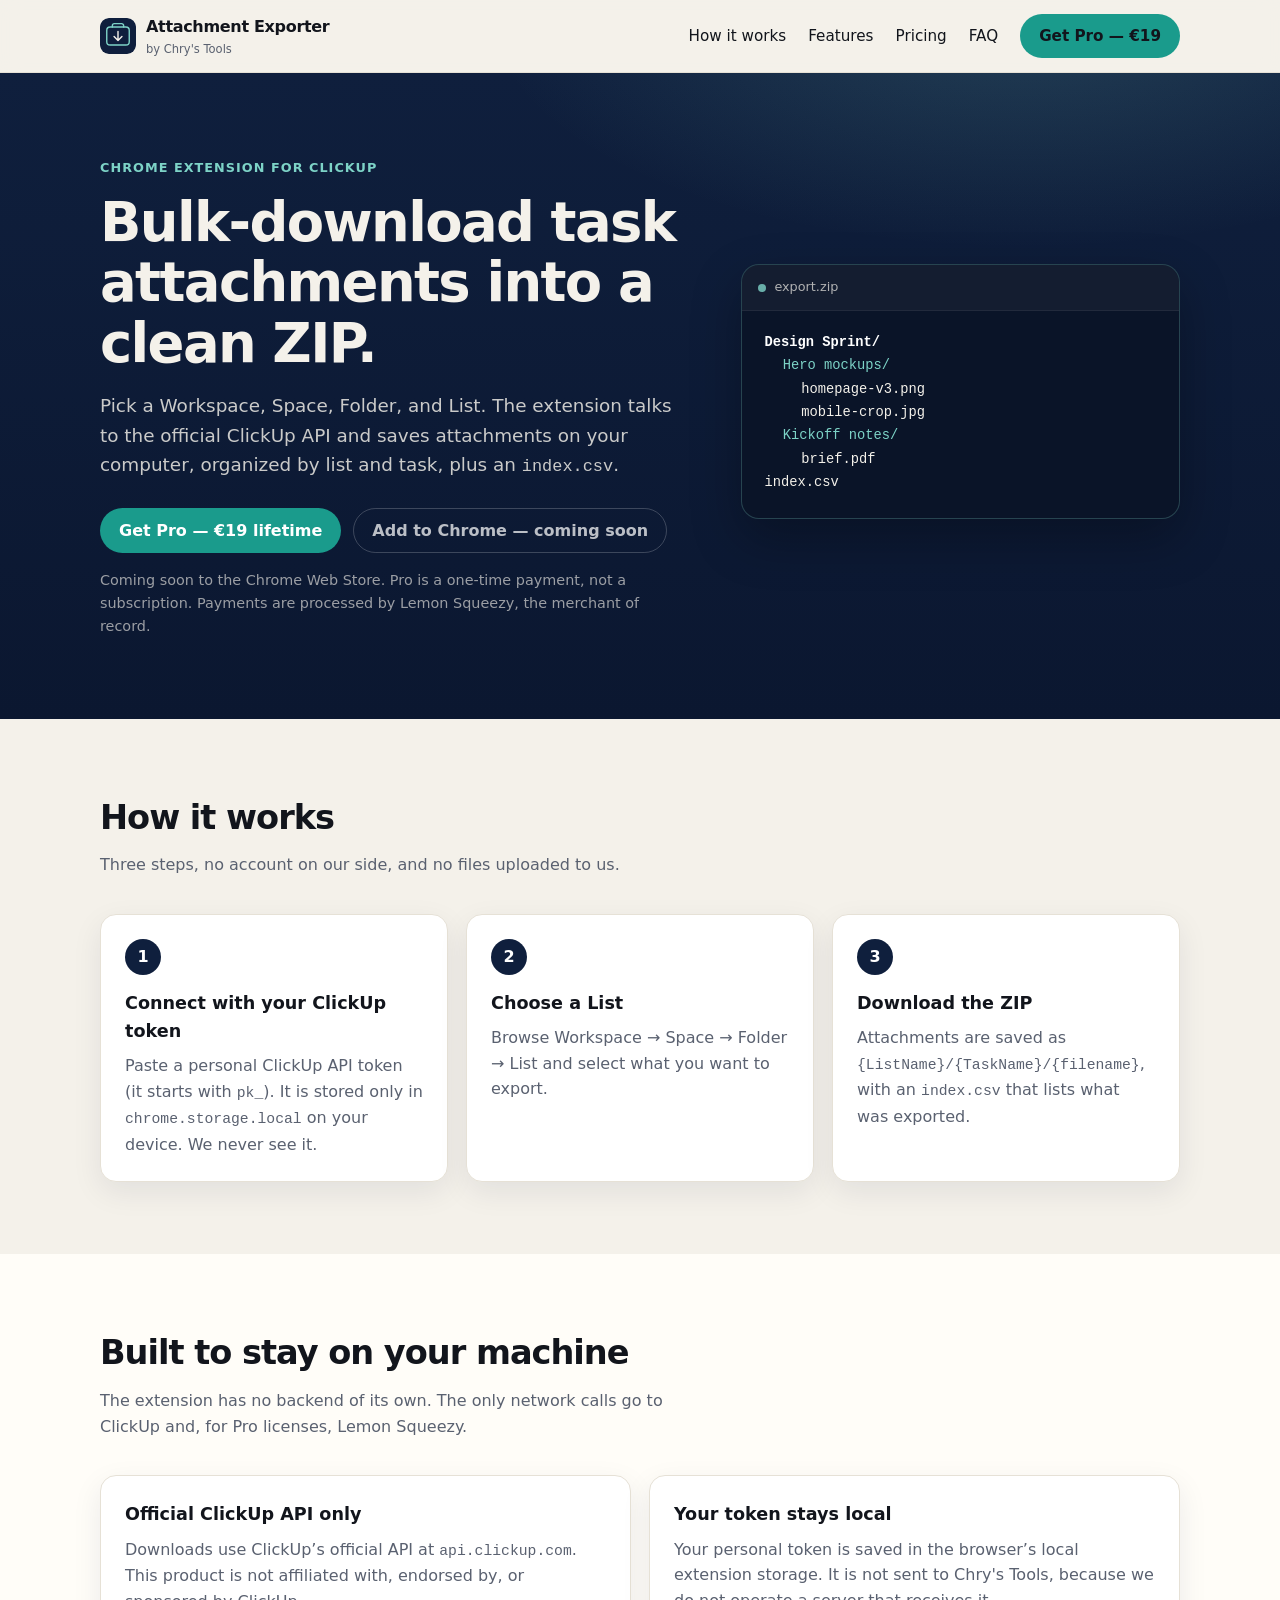
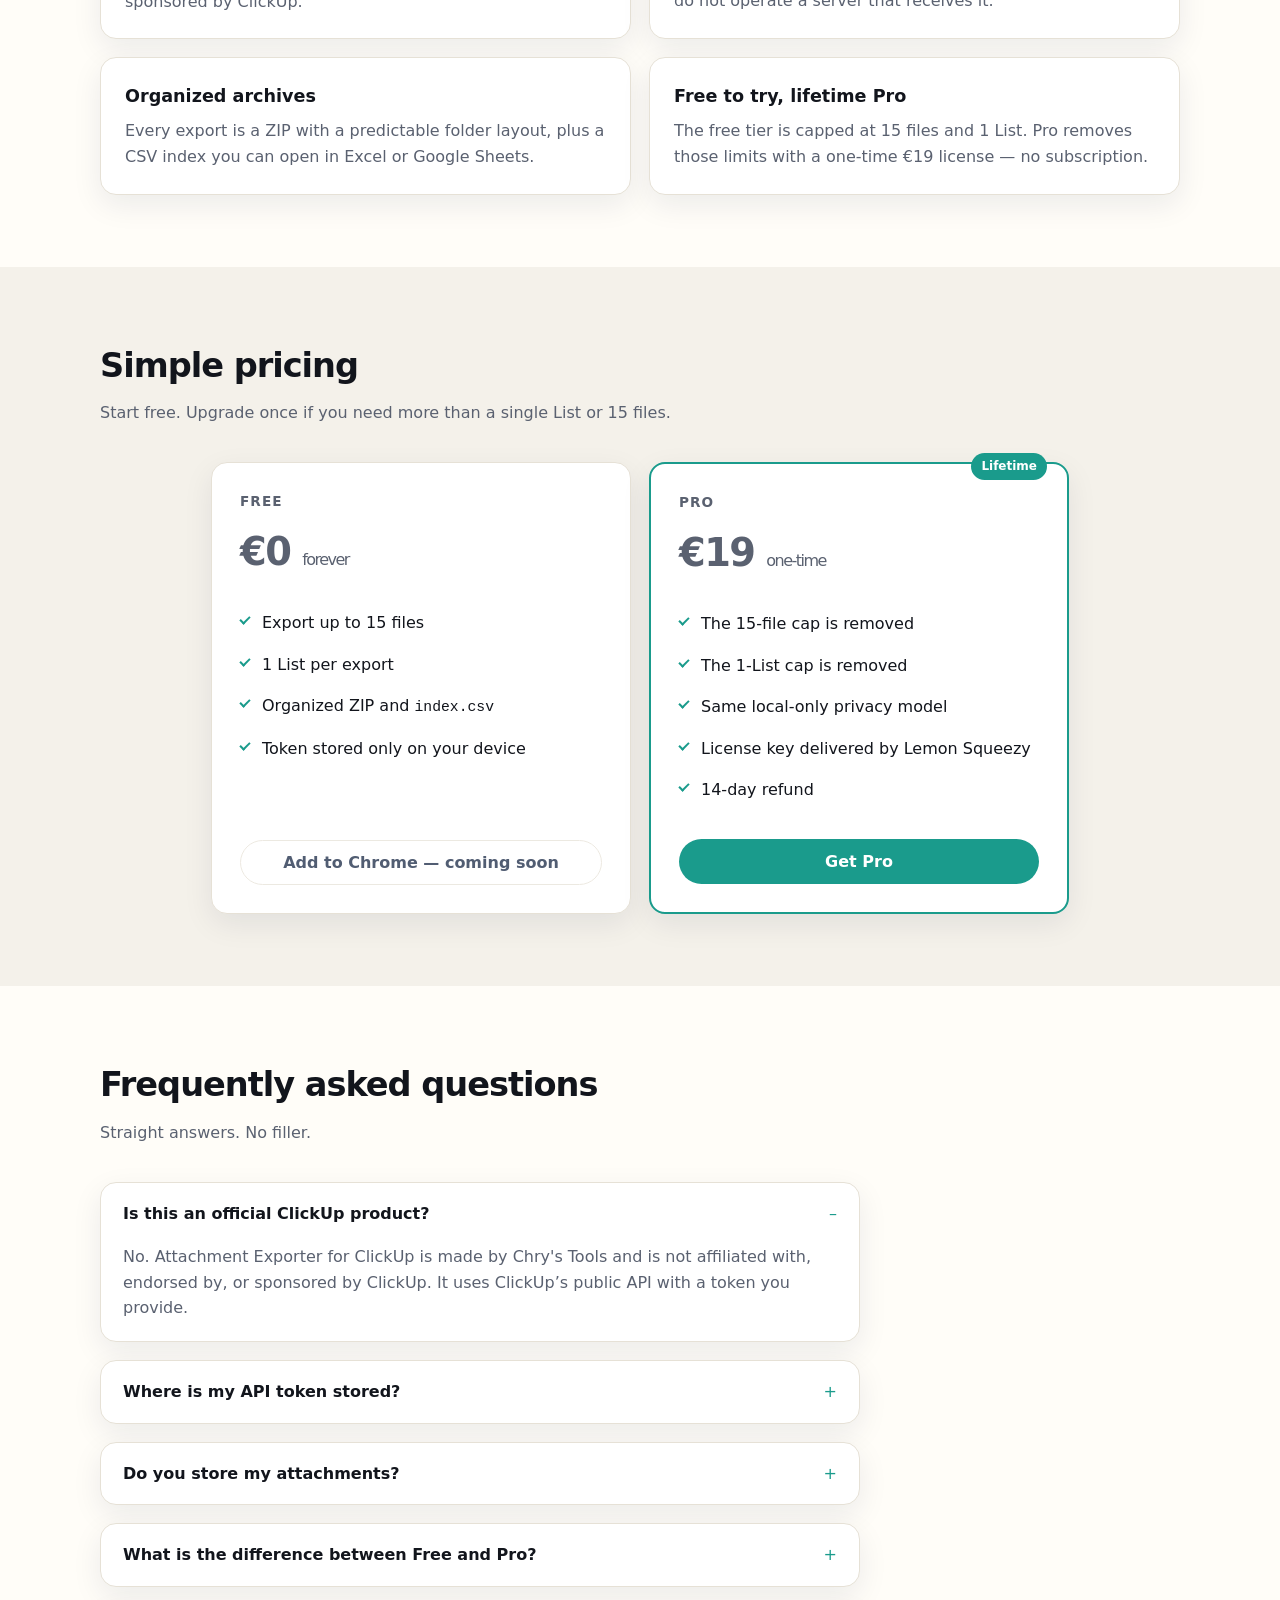
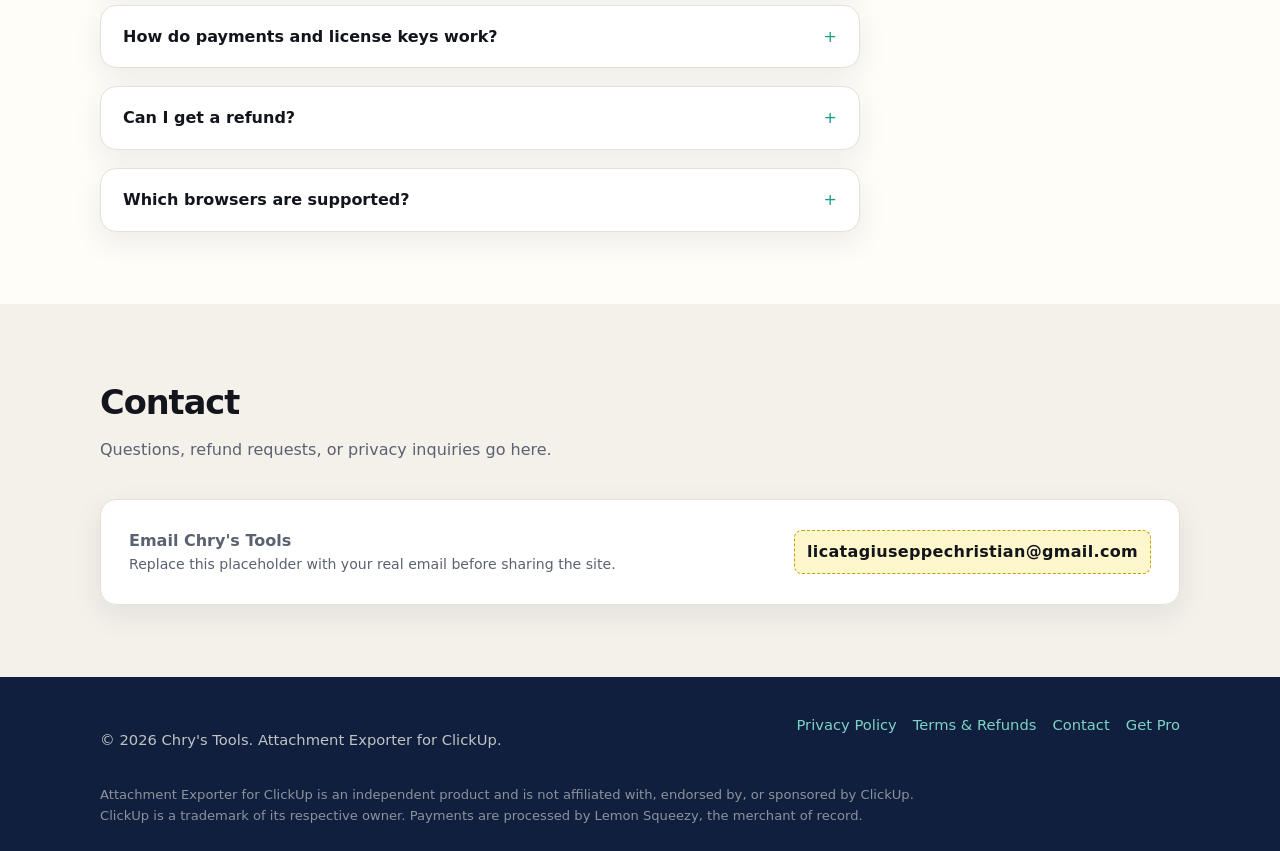
==== index.html @ 53d82fbd "Add files via upload" ====
<!DOCTYPE html>
<html lang="en">
<head>
  <meta charset="utf-8">
  <meta name="viewport" content="width=device-width, initial-scale=1">
  <title>Attachment Exporter for ClickUp — Chry's Tools</title>
  <meta name="description" content="A Chrome extension that bulk-downloads ClickUp task attachments into an organized ZIP. Free with limits, or a one-time €19 lifetime Pro license.">
  <link rel="icon" type="image/svg+xml" href="favicon.svg">
  <link rel="apple-touch-icon" href="logo.svg">
  <link rel="stylesheet" href="style.css">
</head>
<body>
  <a class="skip" href="#main">Skip to content</a>
  <header class="site-header">
    <div class="wrap header-inner">
      <a class="brand" href="index.html">
        <img src="logo.svg" alt="">
        <span>Attachment Exporter <small>by Chry's Tools</small></span>
      </a>
      <nav class="nav" aria-label="Primary">
        <a class="hide-sm" href="#how">How it works</a>
        <a class="hide-sm" href="#features">Features</a>
        <a class="hide-sm" href="#pricing">Pricing</a>
        <a class="hide-sm" href="#faq">FAQ</a>
        <a class="btn btn-primary" href="https://chrystools.lemonsqueezy.com/checkout/buy/8dc8eea8-e0aa-49bd-9e11-51157b52c952">Get Pro — €19</a>
      </nav>
    </div>
  </header>

  <main id="main">
    <section class="hero">
      <div class="wrap hero-grid">
        <div>
          <p class="eyebrow">Chrome extension for ClickUp</p>
          <h1>Bulk-download task attachments into a clean ZIP.</h1>
          <p class="lead">Pick a Workspace, Space, Folder, and List. The extension talks to the official ClickUp API and saves attachments on your computer, organized by list and task, plus an <code>index.csv</code>.</p>
          <div class="btn-row">
            <a class="btn btn-primary" href="https://chrystools.lemonsqueezy.com/checkout/buy/8dc8eea8-e0aa-49bd-9e11-51157b52c952">Get Pro — €19 lifetime</a>
            <span class="btn btn-ghost disabled" aria-disabled="true" title="The extension is not listed on the Chrome Web Store yet.">Add to Chrome — coming soon</span>
          </div>
          <p class="note">Coming soon to the Chrome Web Store. Pro is a one-time payment, not a subscription. Payments are processed by Lemon Squeezy, the merchant of record.</p>
        </div>
        <aside class="preview" aria-label="Example ZIP layout">
          <div class="preview-bar"><span class="dot"></span> export.zip</div>
          <ul class="tree">
            <li><span class="root">Design Sprint/</span>
              <ul>
                <li><span class="dir">Hero mockups/</span>
                  <ul>
                    <li class="file">homepage-v3.png</li>
                    <li class="file">mobile-crop.jpg</li>
                  </ul>
                </li>
                <li><span class="dir">Kickoff notes/</span>
                  <ul>
                    <li class="file">brief.pdf</li>
                  </ul>
                </li>
              </ul>
            </li>
            <li class="file">index.csv</li>
          </ul>
        </aside>
      </div>
    </section>

    <section id="how">
      <div class="wrap">
        <h2 class="section-title">How it works</h2>
        <p class="section-sub">Three steps, no account on our side, and no files uploaded to us.</p>
        <div class="steps">
          <article class="card">
            <div class="step-num">1</div>
            <h3>Connect with your ClickUp token</h3>
            <p>Paste a personal ClickUp API token (it starts with <code>pk_</code>). It is stored only in <code>chrome.storage.local</code> on your device. We never see it.</p>
          </article>
          <article class="card">
            <div class="step-num">2</div>
            <h3>Choose a List</h3>
            <p>Browse Workspace → Space → Folder → List and select what you want to export.</p>
          </article>
          <article class="card">
            <div class="step-num">3</div>
            <h3>Download the ZIP</h3>
            <p>Attachments are saved as <code>{ListName}/{TaskName}/{filename}</code>, with an <code>index.csv</code> that lists what was exported.</p>
          </article>
        </div>
      </div>
    </section>

    <section id="features" class="alt">
      <div class="wrap">
        <h2 class="section-title">Built to stay on your machine</h2>
        <p class="section-sub">The extension has no backend of its own. The only network calls go to ClickUp and, for Pro licenses, Lemon Squeezy.</p>
        <div class="features">
          <article class="card">
            <h3>Official ClickUp API only</h3>
            <p>Downloads use ClickUp’s official API at <code>api.clickup.com</code>. This product is not affiliated with, endorsed by, or sponsored by ClickUp.</p>
          </article>
          <article class="card">
            <h3>Your token stays local</h3>
            <p>Your personal token is saved in the browser’s local extension storage. It is not sent to Chry's Tools, because we do not operate a server that receives it.</p>
          </article>
          <article class="card">
            <h3>Organized archives</h3>
            <p>Every export is a ZIP with a predictable folder layout, plus a CSV index you can open in Excel or Google Sheets.</p>
          </article>
          <article class="card">
            <h3>Free to try, lifetime Pro</h3>
            <p>The free tier is capped at 15 files and 1 List. Pro removes those limits with a one-time €19 license — no subscription.</p>
          </article>
        </div>
      </div>
    </section>

    <section id="pricing">
      <div class="wrap">
        <h2 class="section-title">Simple pricing</h2>
        <p class="section-sub">Start free. Upgrade once if you need more than a single List or 15 files.</p>
        <div class="pricing">
          <article class="card price-card">
            <p class="plan">Free</p>
            <p class="amount">€0 <span>forever</span></p>
            <ul>
              <li>Export up to 15 files</li>
              <li>1 List per export</li>
              <li>Organized ZIP and <code>index.csv</code></li>
              <li>Token stored only on your device</li>
            </ul>
            <span class="btn btn-light disabled" aria-disabled="true">Add to Chrome — coming soon</span>
          </article>
          <article class="card price-card featured">
            <span class="badge">Lifetime</span>
            <p class="plan">Pro</p>
            <p class="amount">€19 <span>one-time</span></p>
            <ul>
              <li>The 15-file cap is removed</li>
              <li>The 1-List cap is removed</li>
              <li>Same local-only privacy model</li>
              <li>License key delivered by Lemon Squeezy</li>
              <li>14-day refund</li>
            </ul>
            <a class="btn btn-primary" href="https://chrystools.lemonsqueezy.com/checkout/buy/8dc8eea8-e0aa-49bd-9e11-51157b52c952">Get Pro</a>
          </article>
        </div>
      </div>
    </section>

    <section id="faq" class="alt">
      <div class="wrap">
        <h2 class="section-title">Frequently asked questions</h2>
        <p class="section-sub">Straight answers. No filler.</p>
        <div class="faq">
          <details class="card" open>
            <summary>Is this an official ClickUp product?</summary>
            <p>No. Attachment Exporter for ClickUp is made by Chry's Tools and is not affiliated with, endorsed by, or sponsored by ClickUp. It uses ClickUp’s public API with a token you provide.</p>
          </details>
          <details class="card">
            <summary>Where is my API token stored?</summary>
            <p>Only in <code>chrome.storage.local</code> on your computer. The extension does not upload the token to a Chry's Tools server. Network requests that need the token go directly to <code>api.clickup.com</code>.</p>
          </details>
          <details class="card">
            <summary>Do you store my attachments?</summary>
            <p>No. Files are downloaded to your computer and packed into a ZIP there. We do not host or archive your ClickUp files.</p>
          </details>
          <details class="card">
            <summary>What is the difference between Free and Pro?</summary>
            <p>Free is limited to 15 files and 1 List. Pro is a one-time €19 lifetime license that removes those limits. Both versions use the same export format and the same local storage model.</p>
          </details>
          <details class="card">
            <summary>How do payments and license keys work?</summary>
            <p>Checkout is handled by Lemon Squeezy, which acts as the merchant of record and handles applicable taxes such as EU VAT. After purchase you receive a license key. The extension activates and periodically validates that key with <code>api.lemonsqueezy.com</code>.</p>
          </details>
          <details class="card">
            <summary>Can I get a refund?</summary>
            <p>Yes. You can request a refund within 14 days of purchase. See the <a href="terms.html">Terms and Refund Policy</a> or email <span class="mono">licatagiuseppechristian@gmail.com</span>.</p>
          </details>
          <details class="card">
            <summary>Which browsers are supported?</summary>
            <p>It is a Manifest V3 Chrome extension. It is intended for Google Chrome and other Chromium-based browsers that support Chrome extensions. It is not yet available on the Chrome Web Store.</p>
          </details>
        </div>
      </div>
    </section>

    <section id="contact">
      <div class="wrap">
        <h2 class="section-title">Contact</h2>
        <p class="section-sub">Questions, refund requests, or privacy inquiries go here.</p>
        <div class="card contact-box">
          <div>
            <p style="margin:0;font-weight:700;">Email Chry's Tools</p>
            <!-- Replace licatagiuseppechristian@gmail.com with your real address in every page. -->
            <p class="hint">Replace this placeholder with your real email before sharing the site.</p>
          </div>
          <a class="contact-email" href="mailto:licatagiuseppechristian@gmail.com">licatagiuseppechristian@gmail.com</a>
        </div>
      </div>
    </section>
  </main>

  <footer class="site-footer">
    <div class="wrap">
      <div class="footer-inner">
        <p>© 2026 Chry's Tools. Attachment Exporter for ClickUp.</p>
        <nav class="footer-links" aria-label="Footer">
          <a href="privacy.html">Privacy Policy</a>
          <a href="terms.html">Terms &amp; Refunds</a>
          <a href="#contact">Contact</a>
          <a href="https://chrystools.lemonsqueezy.com/checkout/buy/8dc8eea8-e0aa-49bd-9e11-51157b52c952">Get Pro</a>
        </nav>
      </div>
      <p class="disclaimer">Attachment Exporter for ClickUp is an independent product and is not affiliated with, endorsed by, or sponsored by ClickUp. ClickUp is a trademark of its respective owner. Payments are processed by Lemon Squeezy, the merchant of record.</p>
    </div>
  </footer>
</body>
</html>
---- style.css ----
/* Attachment Exporter for ClickUp — Chry's Tools */
:root {
  --ink: #12151c;
  --muted: #5a6170;
  --line: #e6e1d6;
  --paper: #f4f1ea;
  --paper-2: #fffdf8;
  --navy: #0f1f3d;
  --navy-2: #17305c;
  --teal: #1a9b8c;
  --teal-2: #147f73;
  --mint: #7dd3c7;
  --white: #ffffff;
  --danger: #9a3412;
  --radius: 16px;
  --shadow: 0 10px 30px rgba(15, 31, 61, 0.08);
  --max: 1080px;
  --font: ui-sans-serif, system-ui, -apple-system, "Segoe UI", Roboto, "Helvetica Neue", Arial, sans-serif;
}

*, *::before, *::after { box-sizing: border-box; }
html { scroll-behavior: smooth; }
body {
  margin: 0;
  font-family: var(--font);
  color: var(--ink);
  background: var(--paper);
  line-height: 1.6;
  -webkit-font-smoothing: antialiased;
}
img, svg { display: block; max-width: 100%; }
a { color: var(--teal-2); text-decoration-thickness: 1px; text-underline-offset: 2px; }
a:hover { color: var(--navy); }
code, .mono {
  font-family: ui-monospace, SFMono-Regular, "SF Mono", Menlo, Consolas, monospace;
  font-size: 0.92em;
}

.wrap { width: min(var(--max), calc(100% - 40px)); margin-inline: auto; }
.skip {
  position: absolute;
  left: -999px;
  top: 0;
  background: var(--navy);
  color: #fff;
  padding: 8px 12px;
  z-index: 20;
}
.skip:focus { left: 12px; top: 12px; }

/* Header */
.site-header {
  position: sticky;
  top: 0;
  z-index: 10;
  background: rgba(244, 241, 234, 0.92);
  backdrop-filter: blur(10px);
  border-bottom: 1px solid var(--line);
}
.header-inner {
  display: flex;
  align-items: center;
  justify-content: space-between;
  gap: 20px;
  padding: 14px 0;
}
.brand {
  display: flex;
  align-items: center;
  gap: 10px;
  color: var(--ink);
  text-decoration: none;
  font-weight: 700;
  letter-spacing: -0.02em;
}
.brand img { width: 36px; height: 36px; border-radius: 9px; }
.brand small {
  display: block;
  font-weight: 500;
  font-size: 0.72rem;
  color: var(--muted);
  letter-spacing: 0;
}
.nav { display: flex; align-items: center; gap: 22px; }
.nav a { color: var(--ink); text-decoration: none; font-size: 0.95rem; }
.nav a:hover { color: var(--teal-2); }

/* Buttons */
.btn {
  display: inline-flex;
  align-items: center;
  justify-content: center;
  gap: 8px;
  padding: 12px 18px;
  border-radius: 999px;
  font-weight: 650;
  text-decoration: none;
  border: 1px solid transparent;
  transition: transform 0.15s ease, background 0.15s ease, color 0.15s ease;
  line-height: 1.2;
}
.btn:hover { transform: translateY(-1px); }
.btn-primary { background: var(--teal); color: #fff; }
.btn-primary:hover { background: var(--teal-2); color: #fff; }
.btn-ghost {
  background: transparent;
  color: var(--white);
  border-color: rgba(255,255,255,0.28);
}
.btn-ghost:hover { background: rgba(255,255,255,0.08); color: #fff; }
.btn-light {
  background: var(--white);
  color: var(--navy);
  border-color: var(--line);
}
.btn-light:hover { color: var(--navy); background: var(--paper); }
.btn[aria-disabled="true"], .btn.disabled {
  opacity: 0.72;
  cursor: not-allowed;
  transform: none;
  pointer-events: none;
}
.btn-row { display: flex; flex-wrap: wrap; gap: 12px; }

/* Hero */
.hero {
  background:
    radial-gradient(900px 400px at 80% -10%, rgba(125, 211, 199, 0.18), transparent 60%),
    linear-gradient(180deg, var(--navy) 0%, #0b1730 100%);
  color: #f4f1ea;
  padding: 72px 0 80px;
}
.hero-grid {
  display: grid;
  grid-template-columns: 1.15fr 0.85fr;
  gap: 48px;
  align-items: center;
}
.eyebrow {
  display: inline-block;
  font-size: 0.8rem;
  letter-spacing: 0.08em;
  text-transform: uppercase;
  color: var(--mint);
  font-weight: 700;
  margin-bottom: 14px;
}
.hero h1 {
  margin: 0 0 16px;
  font-size: clamp(2rem, 4.4vw, 3.4rem);
  line-height: 1.12;
  letter-spacing: -0.03em;
}
.lead { font-size: 1.15rem; color: rgba(244, 241, 234, 0.82); margin: 0 0 28px; max-width: 36rem; }
.note { margin: 16px 0 0; color: rgba(244, 241, 234, 0.62); font-size: 0.9rem; }

/* ZIP preview card */
.preview {
  background: #0a1428;
  border: 1px solid rgba(125, 211, 199, 0.25);
  border-radius: 18px;
  box-shadow: 0 20px 50px rgba(0,0,0,0.28);
  overflow: hidden;
}
.preview-bar {
  display: flex;
  align-items: center;
  gap: 8px;
  padding: 12px 16px;
  background: rgba(255,255,255,0.04);
  border-bottom: 1px solid rgba(255,255,255,0.06);
  font-size: 0.8rem;
  color: rgba(244,241,234,0.7);
}
.dot { width: 8px; height: 8px; border-radius: 50%; background: #7dd3c7; opacity: 0.8; }
.tree {
  margin: 0;
  padding: 20px 22px 24px;
  font-family: ui-monospace, SFMono-Regular, Menlo, Consolas, monospace;
  font-size: 0.86rem;
  line-height: 1.7;
  color: #d7efe9;
  list-style: none;
}
.tree ul { list-style: none; margin: 0; padding-left: 1.15rem; }
.tree .dir { color: var(--mint); }
.tree .file { color: #f4f1ea; }
.tree .root { color: #fff; font-weight: 700; }

/* Sections */
section { padding: 72px 0; }
.section-title { margin: 0 0 8px; font-size: clamp(1.6rem, 3vw, 2.1rem); letter-spacing: -0.03em; }
.section-sub { margin: 0 0 36px; color: var(--muted); max-width: 38rem; }
.alt { background: var(--paper-2); }

.steps, .features, .pricing, .faq { display: grid; gap: 18px; }
.steps { grid-template-columns: repeat(3, 1fr); }
.features { grid-template-columns: repeat(2, 1fr); }
.pricing { grid-template-columns: repeat(2, minmax(0, 420px)); justify-content: center; }

.card {
  background: var(--white);
  border: 1px solid var(--line);
  border-radius: var(--radius);
  padding: 24px;
  box-shadow: var(--shadow);
}
.step-num {
  width: 36px; height: 36px;
  border-radius: 50%;
  background: var(--navy);
  color: #fff;
  display: grid; place-items: center;
  font-weight: 700;
  margin-bottom: 14px;
}
.card h3 { margin: 0 0 8px; font-size: 1.1rem; }
.card p { margin: 0; color: var(--muted); }

.price-card { padding: 28px; display: flex; flex-direction: column; gap: 8px; }
.price-card.featured {
  border: 2px solid var(--teal);
  position: relative;
}
.badge {
  position: absolute;
  top: -11px;
  right: 20px;
  background: var(--teal);
  color: #fff;
  font-size: 0.75rem;
  font-weight: 700;
  padding: 4px 10px;
  border-radius: 999px;
}
.plan { margin: 0; font-size: 0.85rem; text-transform: uppercase; letter-spacing: 0.08em; color: var(--muted); font-weight: 700; }
.amount { font-size: 2.4rem; font-weight: 750; letter-spacing: -0.04em; margin: 4px 0 2px; }
.amount span { font-size: 1rem; font-weight: 500; color: var(--muted); }
.price-card ul {
  margin: 12px 0 20px;
  padding: 0;
  list-style: none;
  flex: 1;
}
.price-card li {
  padding: 8px 0 8px 22px;
  position: relative;
  color: var(--ink);
}
.price-card li::before {
  content: "";
  position: absolute;
  left: 0; top: 14px;
  width: 10px; height: 6px;
  border-left: 2px solid var(--teal);
  border-bottom: 2px solid var(--teal);
  transform: rotate(-45deg);
}

/* FAQ */
.faq { grid-template-columns: 1fr; max-width: 760px; }
details.card { padding: 0; }
details summary {
  cursor: pointer;
  list-style: none;
  padding: 18px 22px;
  font-weight: 650;
}
details summary::-webkit-details-marker { display: none; }
details summary::after {
  content: "+";
  float: right;
  color: var(--teal);
  font-weight: 500;
}
details[open] summary::after { content: "–"; }
details p { margin: 0; padding: 0 22px 20px; color: var(--muted); }

/* Contact */
.contact-box {
  display: flex;
  flex-wrap: wrap;
  align-items: center;
  justify-content: space-between;
  gap: 16px;
  padding: 28px;
}
.contact-email {
  display: inline-block;
  background: #fff7cc;
  border: 1px dashed #c4a000;
  color: var(--ink);
  text-decoration: none;
  padding: 8px 12px;
  border-radius: 8px;
  font-weight: 700;
  letter-spacing: 0.02em;
}
.contact-email:hover { color: var(--navy); background: #ffe96a; }
.hint { margin: 6px 0 0; font-size: 0.88rem; color: var(--muted); }

/* Legal pages */
.legal { padding: 56px 0 80px; }
.legal h1 { margin: 0 0 8px; letter-spacing: -0.03em; }
.legal .meta { color: var(--muted); margin-bottom: 32px; }
.legal h2 { margin: 32px 0 10px; font-size: 1.2rem; }
.legal p, .legal li { color: #2a2f3a; }
.legal ul { padding-left: 1.2rem; }

/* Footer */
.site-footer {
  background: var(--navy);
  color: rgba(244,241,234,0.78);
  padding: 36px 0 28px;
  font-size: 0.92rem;
}
.footer-inner {
  display: flex;
  flex-wrap: wrap;
  justify-content: space-between;
  gap: 20px;
}
.site-footer a { color: var(--mint); text-decoration: none; }
.site-footer a:hover { color: #fff; }
.footer-links { display: flex; flex-wrap: wrap; gap: 16px; }
.disclaimer { margin: 18px 0 0; max-width: 52rem; color: rgba(244,241,234,0.55); font-size: 0.82rem; }

@media (max-width: 860px) {
  .hero-grid, .steps, .features, .pricing { grid-template-columns: 1fr; }
  .nav .hide-sm { display: none; }
  .hero { padding: 48px 0 56px; }
  section { padding: 56px 0; }
}
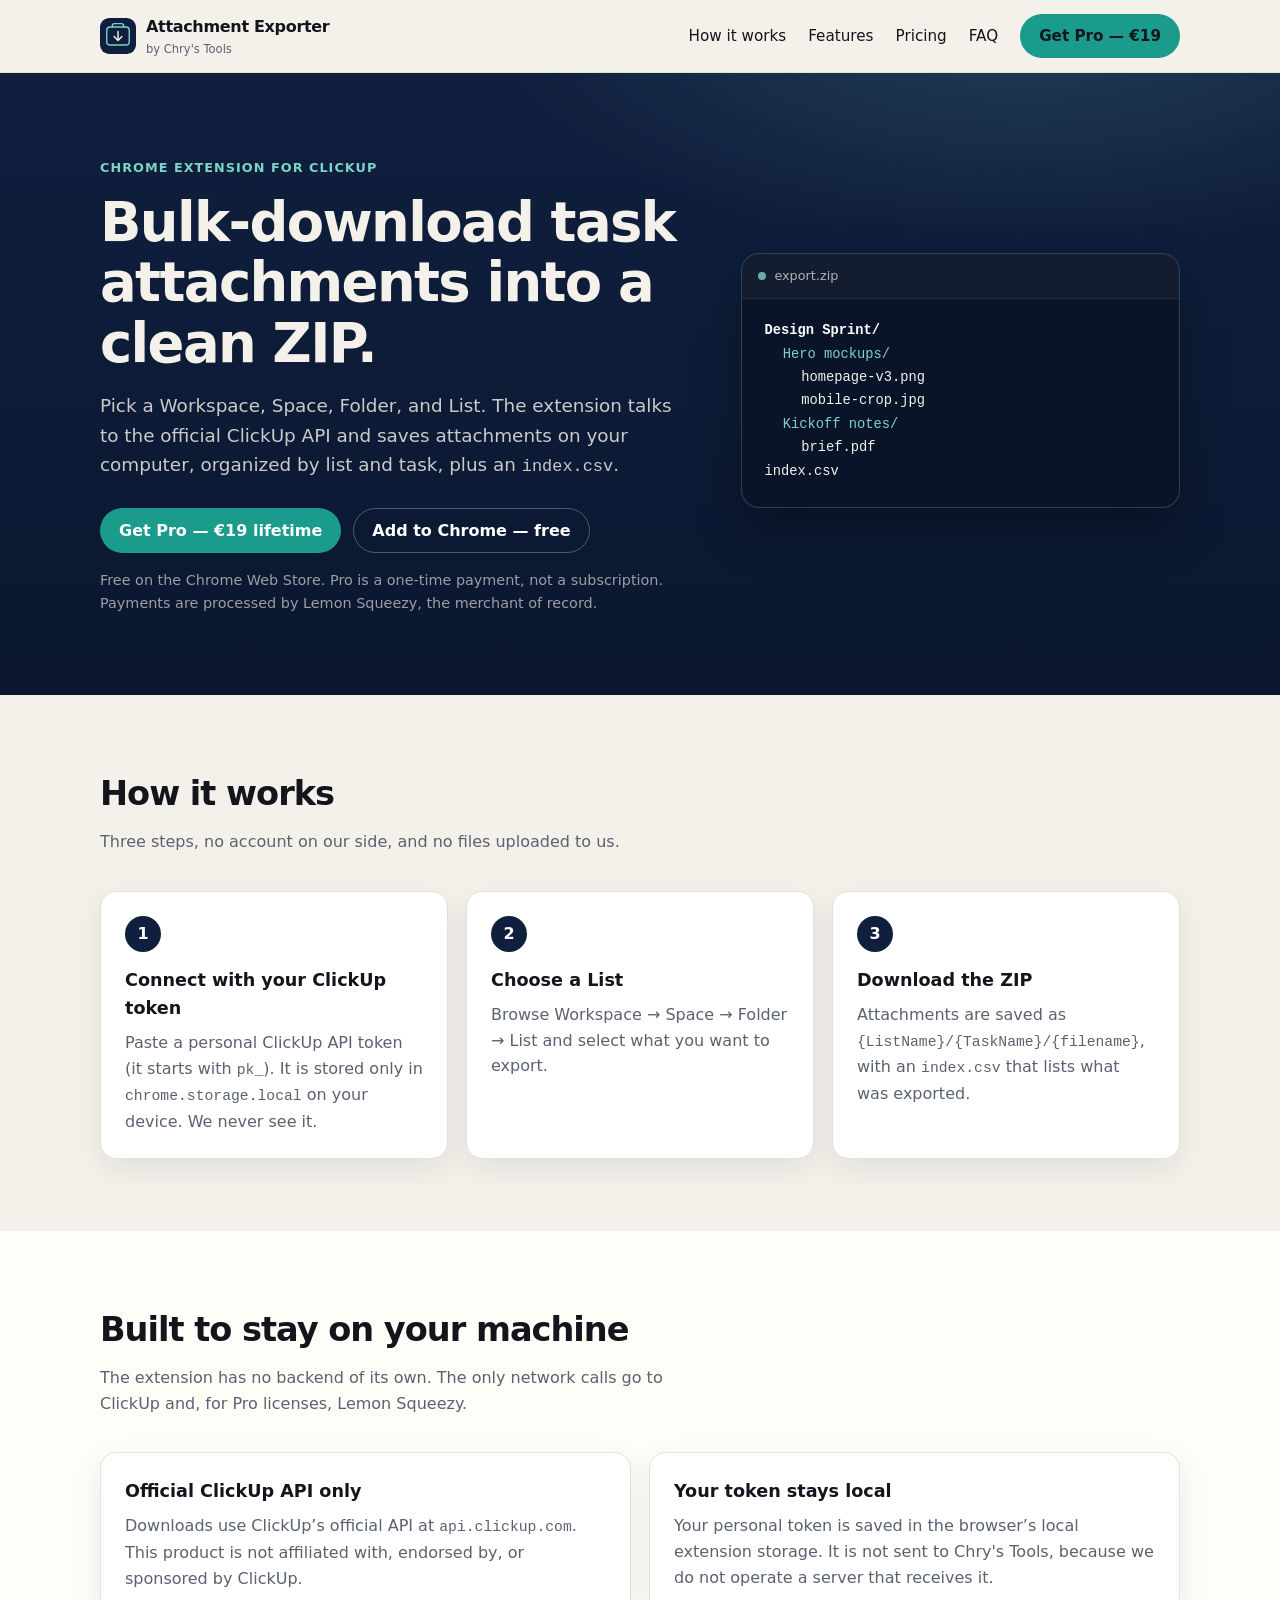
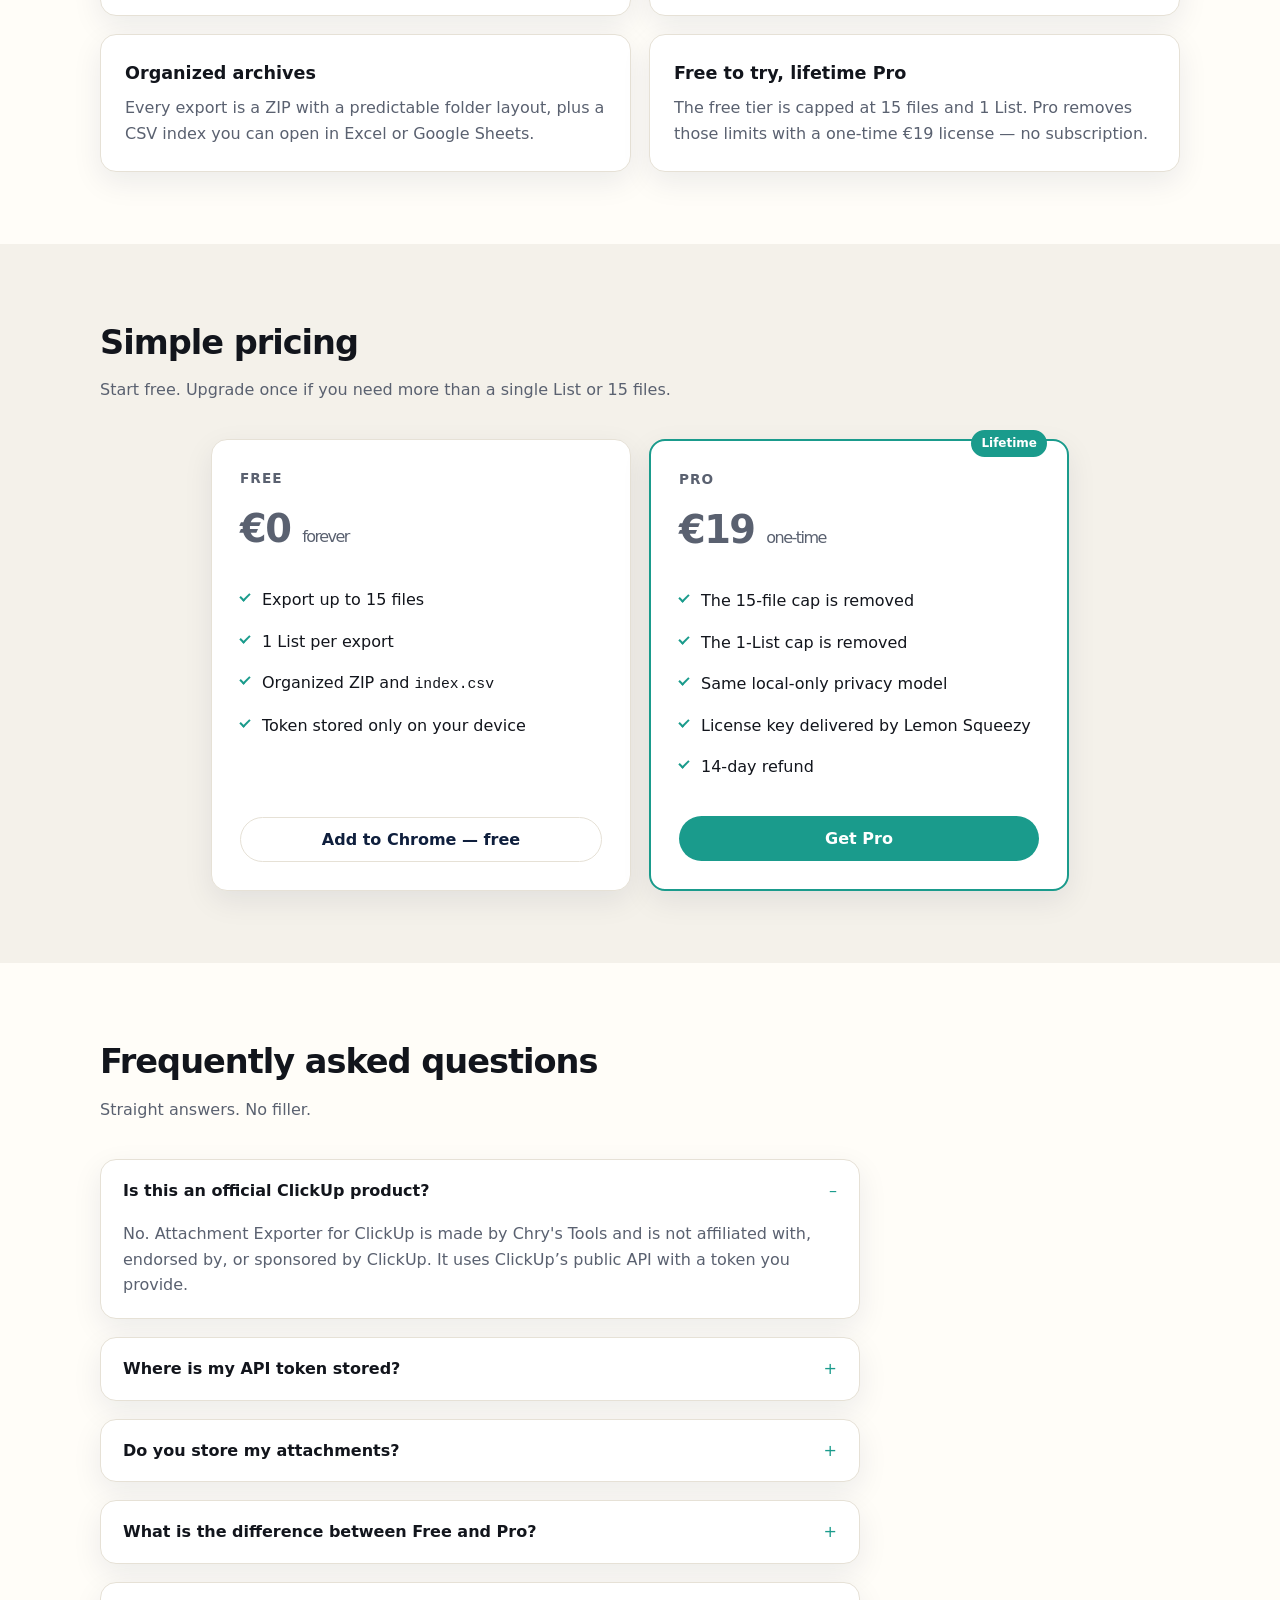
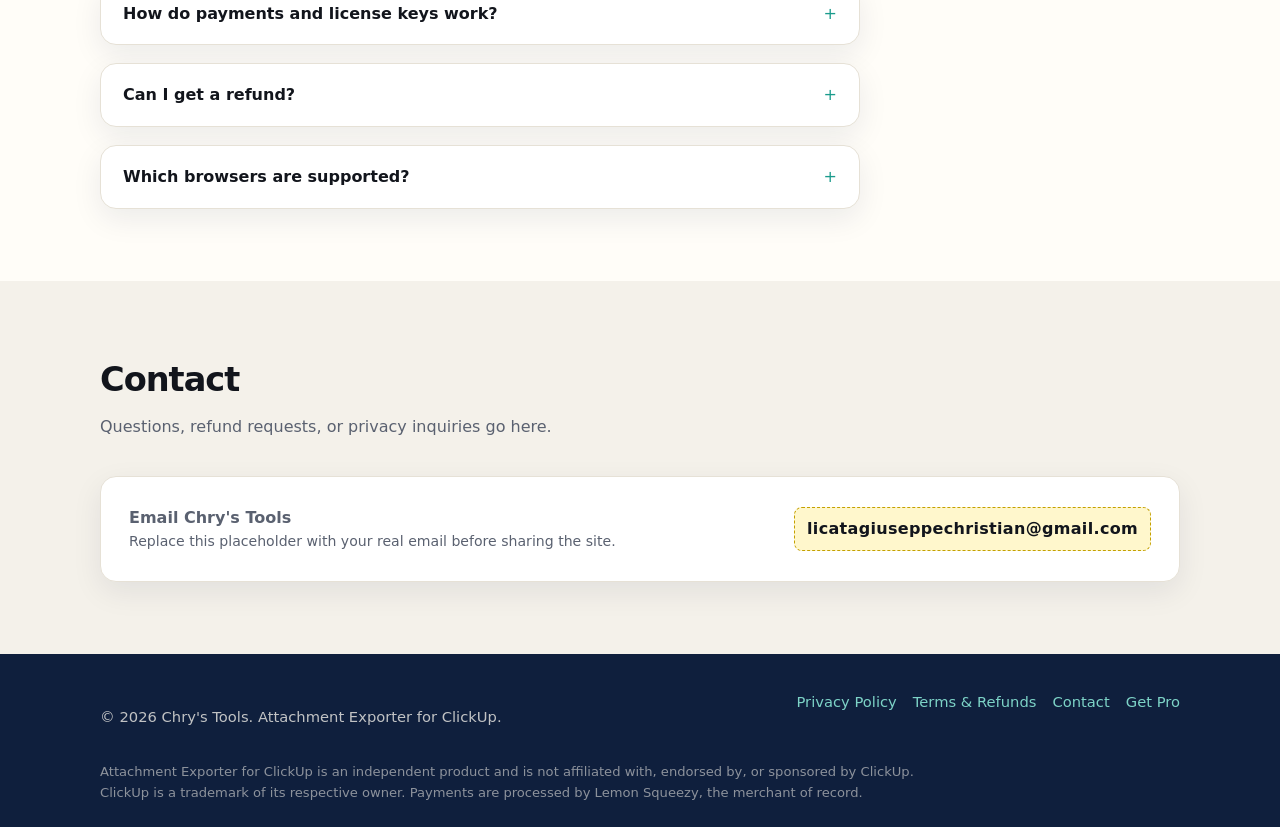
==== commit 02535a73: "Add files via upload" ====
--- a/index.html
+++ b/index.html
@@ -36,9 +36,9 @@
           <p class="lead">Pick a Workspace, Space, Folder, and List. The extension talks to the official ClickUp API and saves attachments on your computer, organized by list and task, plus an <code>index.csv</code>.</p>
           <div class="btn-row">
             <a class="btn btn-primary" href="https://chrystools.lemonsqueezy.com/checkout/buy/8dc8eea8-e0aa-49bd-9e11-51157b52c952">Get Pro — €19 lifetime</a>
-            <span class="btn btn-ghost disabled" aria-disabled="true" title="The extension is not listed on the Chrome Web Store yet.">Add to Chrome — coming soon</span>
+            <a class="btn btn-ghost" href="https://chromewebstore.google.com/detail/attachment-exporter-for-c/gmmiapaijldpphfdlpkkkkhnmdgdaecl" target="_blank" rel="noopener">Add to Chrome — free</a>
           </div>
-          <p class="note">Coming soon to the Chrome Web Store. Pro is a one-time payment, not a subscription. Payments are processed by Lemon Squeezy, the merchant of record.</p>
+          <p class="note">Free on the Chrome Web Store. Pro is a one-time payment, not a subscription. Payments are processed by Lemon Squeezy, the merchant of record.</p>
         </div>
         <aside class="preview" aria-label="Example ZIP layout">
           <div class="preview-bar"><span class="dot"></span> export.zip</div>
@@ -127,7 +127,7 @@
               <li>Organized ZIP and <code>index.csv</code></li>
               <li>Token stored only on your device</li>
             </ul>
-            <span class="btn btn-light disabled" aria-disabled="true">Add to Chrome — coming soon</span>
+            <a class="btn btn-light" href="https://chromewebstore.google.com/detail/attachment-exporter-for-c/gmmiapaijldpphfdlpkkkkhnmdgdaecl" target="_blank" rel="noopener">Add to Chrome — free</a>
           </article>
           <article class="card price-card featured">
             <span class="badge">Lifetime</span>
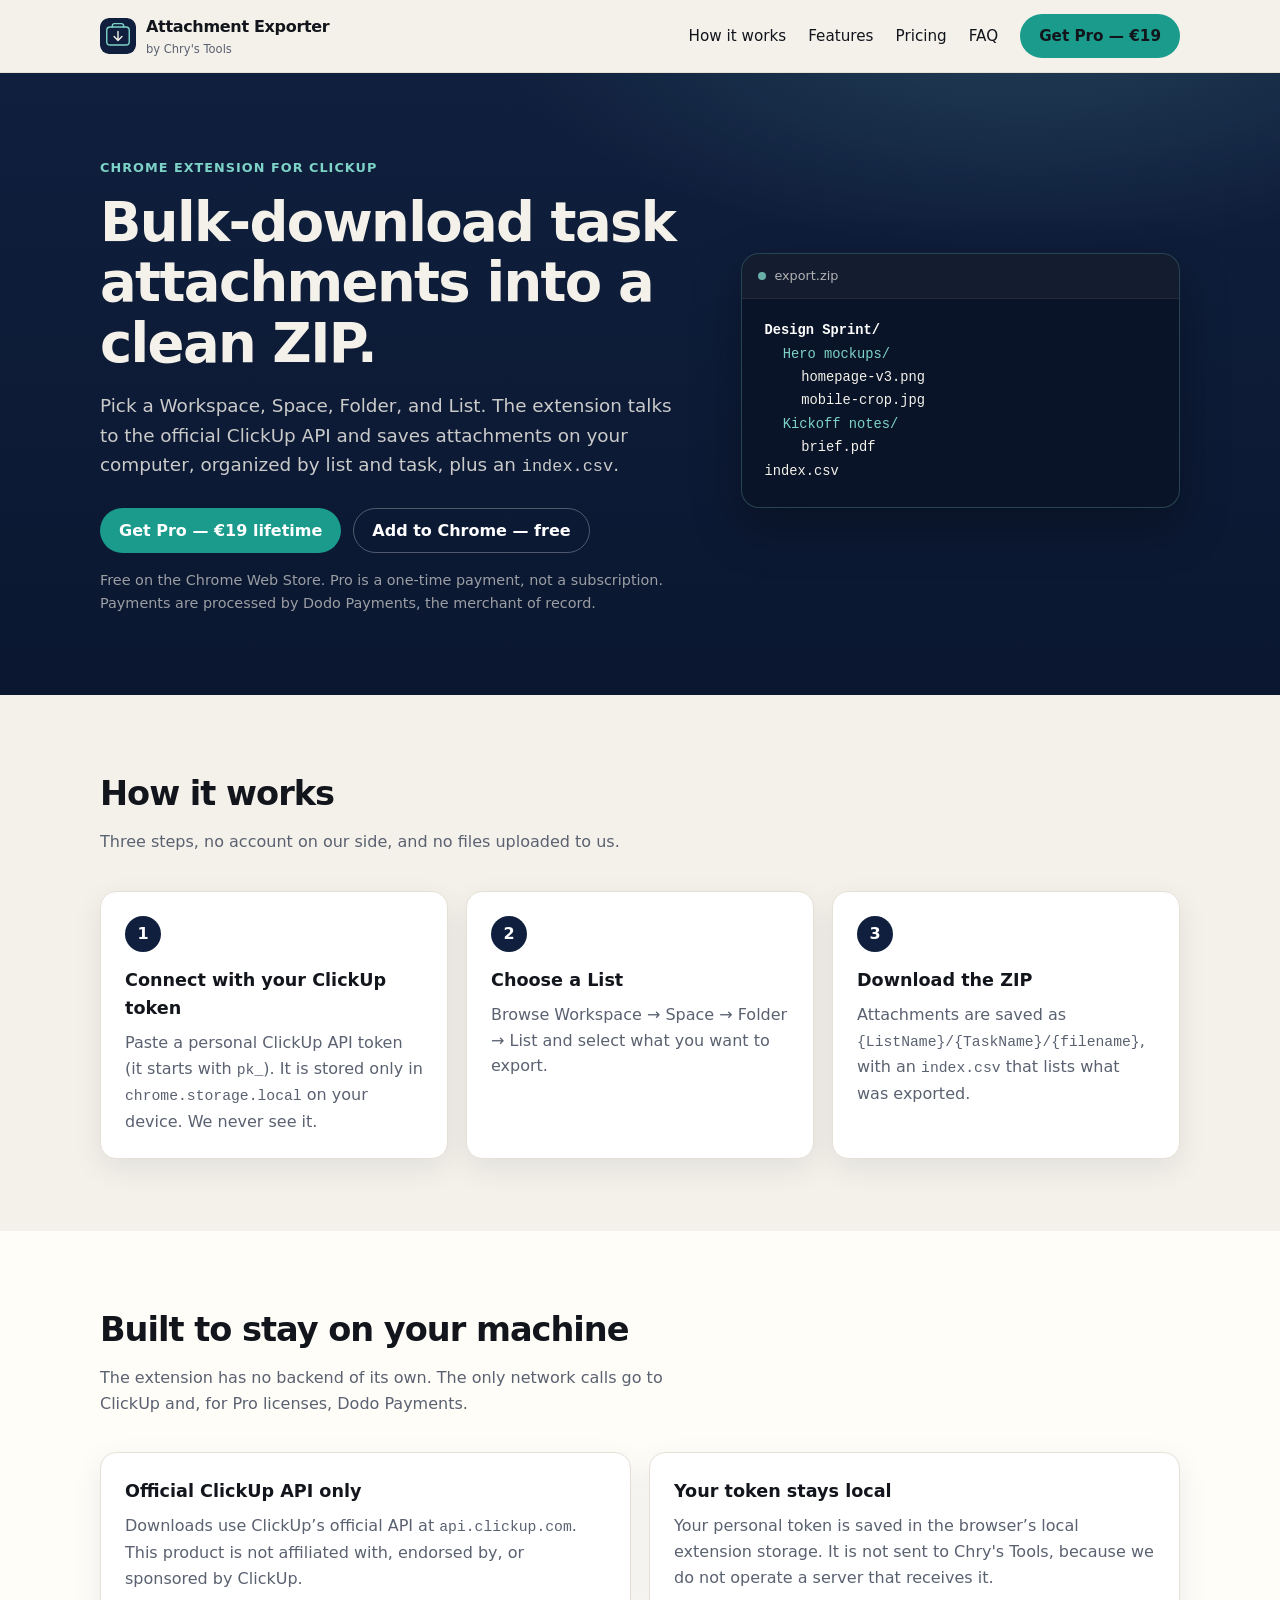
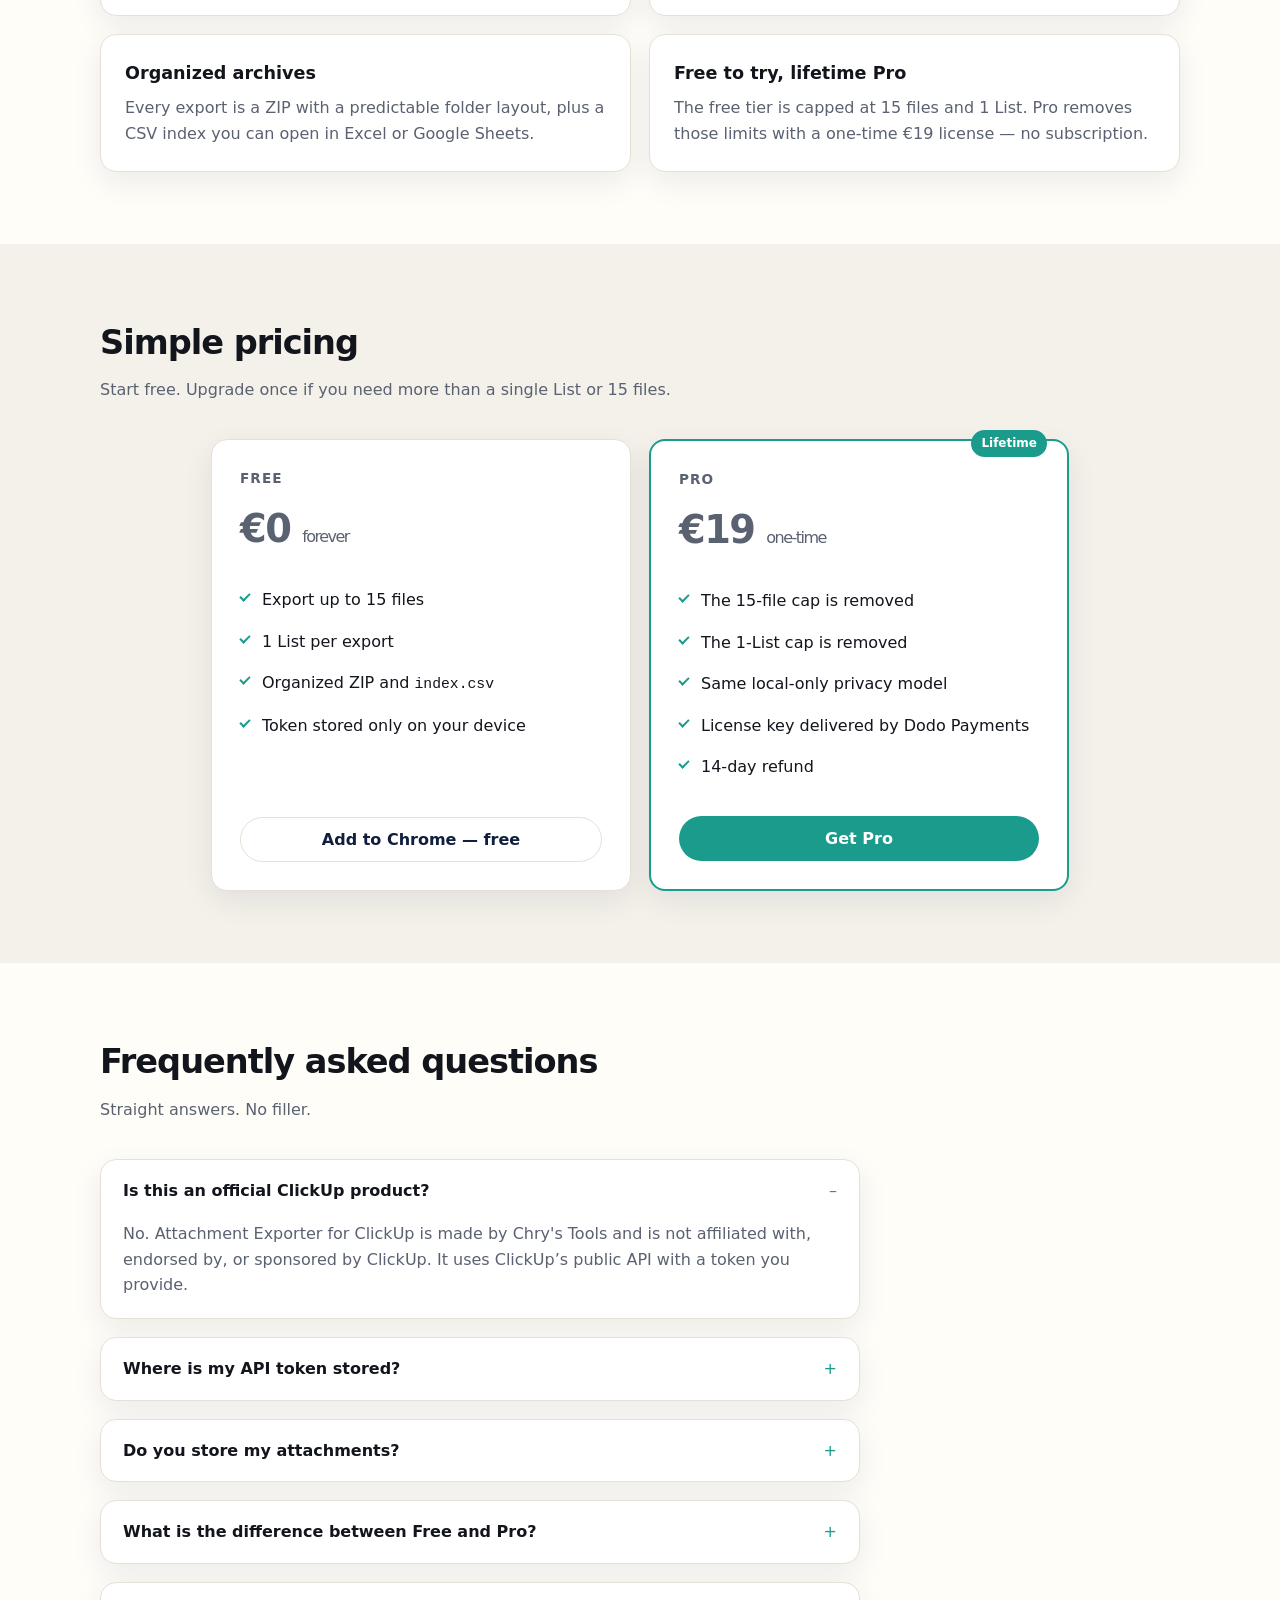
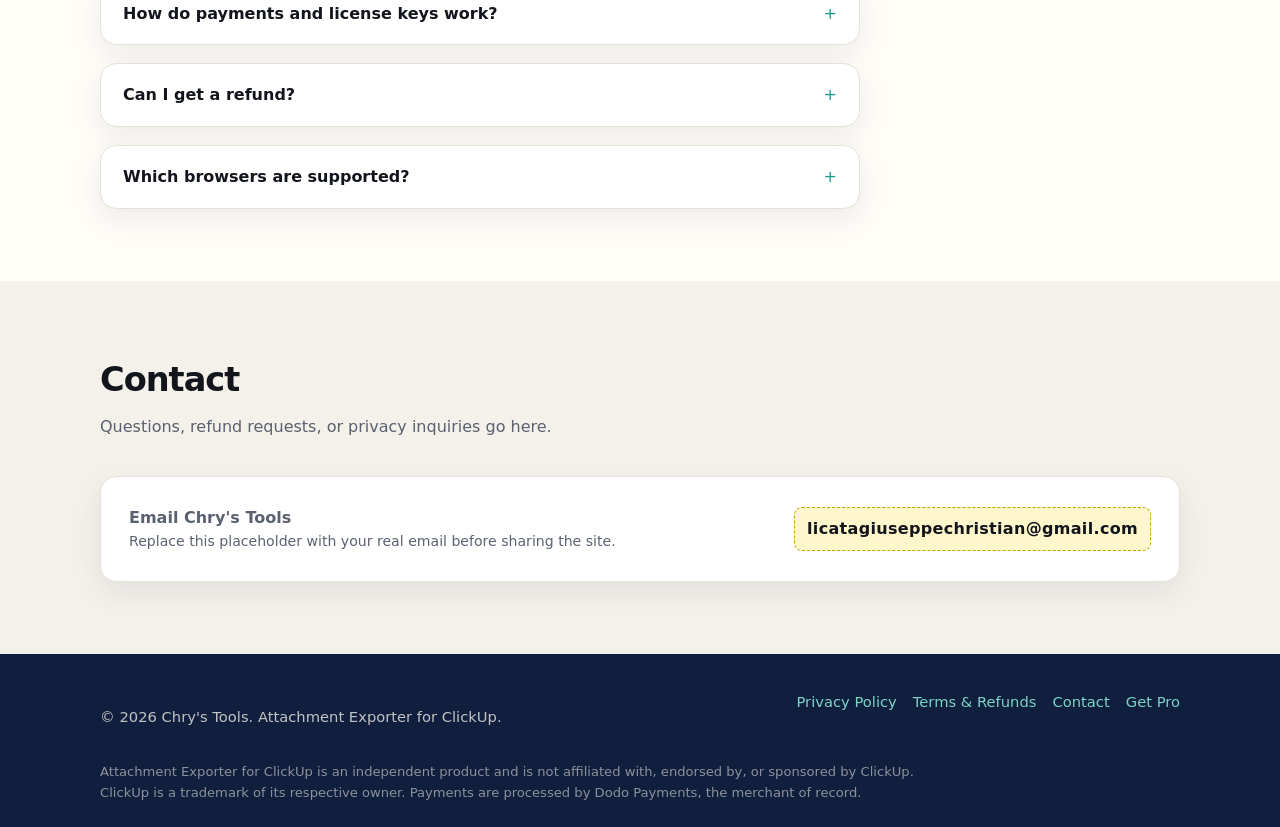
==== commit 23343b68: "Add files via upload" ====
--- a/index.html
+++ b/index.html
@@ -8,6 +8,7 @@
   <link rel="icon" type="image/svg+xml" href="favicon.svg">
   <link rel="apple-touch-icon" href="logo.svg">
   <link rel="stylesheet" href="style.css">
+  <script data-goatcounter="https://souless-tools.goatcounter.com/count" async src="//gc.zgo.at/count.js"></script>
 </head>
 <body>
   <a class="skip" href="#main">Skip to content</a>
@@ -22,7 +23,7 @@
         <a class="hide-sm" href="#features">Features</a>
         <a class="hide-sm" href="#pricing">Pricing</a>
         <a class="hide-sm" href="#faq">FAQ</a>
-        <a class="btn btn-primary" href="https://chrystools.lemonsqueezy.com/checkout/buy/8dc8eea8-e0aa-49bd-9e11-51157b52c952">Get Pro — €19</a>
+        <a class="btn btn-primary" href="https://checkout.dodopayments.com/buy/pdt_0NsFUMJDNynZ44UJDwJGz?quantity=1">Get Pro — €19</a>
       </nav>
     </div>
   </header>
@@ -35,10 +36,10 @@
           <h1>Bulk-download task attachments into a clean ZIP.</h1>
           <p class="lead">Pick a Workspace, Space, Folder, and List. The extension talks to the official ClickUp API and saves attachments on your computer, organized by list and task, plus an <code>index.csv</code>.</p>
           <div class="btn-row">
-            <a class="btn btn-primary" href="https://chrystools.lemonsqueezy.com/checkout/buy/8dc8eea8-e0aa-49bd-9e11-51157b52c952">Get Pro — €19 lifetime</a>
+            <a class="btn btn-primary" href="https://checkout.dodopayments.com/buy/pdt_0NsFUMJDNynZ44UJDwJGz?quantity=1">Get Pro — €19 lifetime</a>
             <a class="btn btn-ghost" href="https://chromewebstore.google.com/detail/attachment-exporter-for-c/gmmiapaijldpphfdlpkkkkhnmdgdaecl" target="_blank" rel="noopener">Add to Chrome — free</a>
           </div>
-          <p class="note">Free on the Chrome Web Store. Pro is a one-time payment, not a subscription. Payments are processed by Lemon Squeezy, the merchant of record.</p>
+          <p class="note">Free on the Chrome Web Store. Pro is a one-time payment, not a subscription. Payments are processed by Dodo Payments, the merchant of record.</p>
         </div>
         <aside class="preview" aria-label="Example ZIP layout">
           <div class="preview-bar"><span class="dot"></span> export.zip</div>
@@ -91,7 +92,7 @@
     <section id="features" class="alt">
       <div class="wrap">
         <h2 class="section-title">Built to stay on your machine</h2>
-        <p class="section-sub">The extension has no backend of its own. The only network calls go to ClickUp and, for Pro licenses, Lemon Squeezy.</p>
+        <p class="section-sub">The extension has no backend of its own. The only network calls go to ClickUp and, for Pro licenses, Dodo Payments.</p>
         <div class="features">
           <article class="card">
             <h3>Official ClickUp API only</h3>
@@ -137,10 +138,10 @@
               <li>The 15-file cap is removed</li>
               <li>The 1-List cap is removed</li>
               <li>Same local-only privacy model</li>
-              <li>License key delivered by Lemon Squeezy</li>
+              <li>License key delivered by Dodo Payments</li>
               <li>14-day refund</li>
             </ul>
-            <a class="btn btn-primary" href="https://chrystools.lemonsqueezy.com/checkout/buy/8dc8eea8-e0aa-49bd-9e11-51157b52c952">Get Pro</a>
+            <a class="btn btn-primary" href="https://checkout.dodopayments.com/buy/pdt_0NsFUMJDNynZ44UJDwJGz?quantity=1">Get Pro</a>
           </article>
         </div>
       </div>
@@ -169,7 +170,7 @@
           </details>
           <details class="card">
             <summary>How do payments and license keys work?</summary>
-            <p>Checkout is handled by Lemon Squeezy, which acts as the merchant of record and handles applicable taxes such as EU VAT. After purchase you receive a license key. The extension activates and periodically validates that key with <code>api.lemonsqueezy.com</code>.</p>
+            <p>Checkout is handled by Dodo Payments, which acts as the merchant of record and handles applicable taxes such as EU VAT. After purchase you receive a license key. The extension activates and periodically validates that key with <code>live.dodopayments.com</code>.</p>
           </details>
           <details class="card">
             <summary>Can I get a refund?</summary>
@@ -207,10 +208,10 @@
           <a href="privacy.html">Privacy Policy</a>
           <a href="terms.html">Terms &amp; Refunds</a>
           <a href="#contact">Contact</a>
-          <a href="https://chrystools.lemonsqueezy.com/checkout/buy/8dc8eea8-e0aa-49bd-9e11-51157b52c952">Get Pro</a>
+          <a href="https://checkout.dodopayments.com/buy/pdt_0NsFUMJDNynZ44UJDwJGz?quantity=1">Get Pro</a>
         </nav>
       </div>
-      <p class="disclaimer">Attachment Exporter for ClickUp is an independent product and is not affiliated with, endorsed by, or sponsored by ClickUp. ClickUp is a trademark of its respective owner. Payments are processed by Lemon Squeezy, the merchant of record.</p>
+      <p class="disclaimer">Attachment Exporter for ClickUp is an independent product and is not affiliated with, endorsed by, or sponsored by ClickUp. ClickUp is a trademark of its respective owner. Payments are processed by Dodo Payments, the merchant of record.</p>
     </div>
   </footer>
 </body>
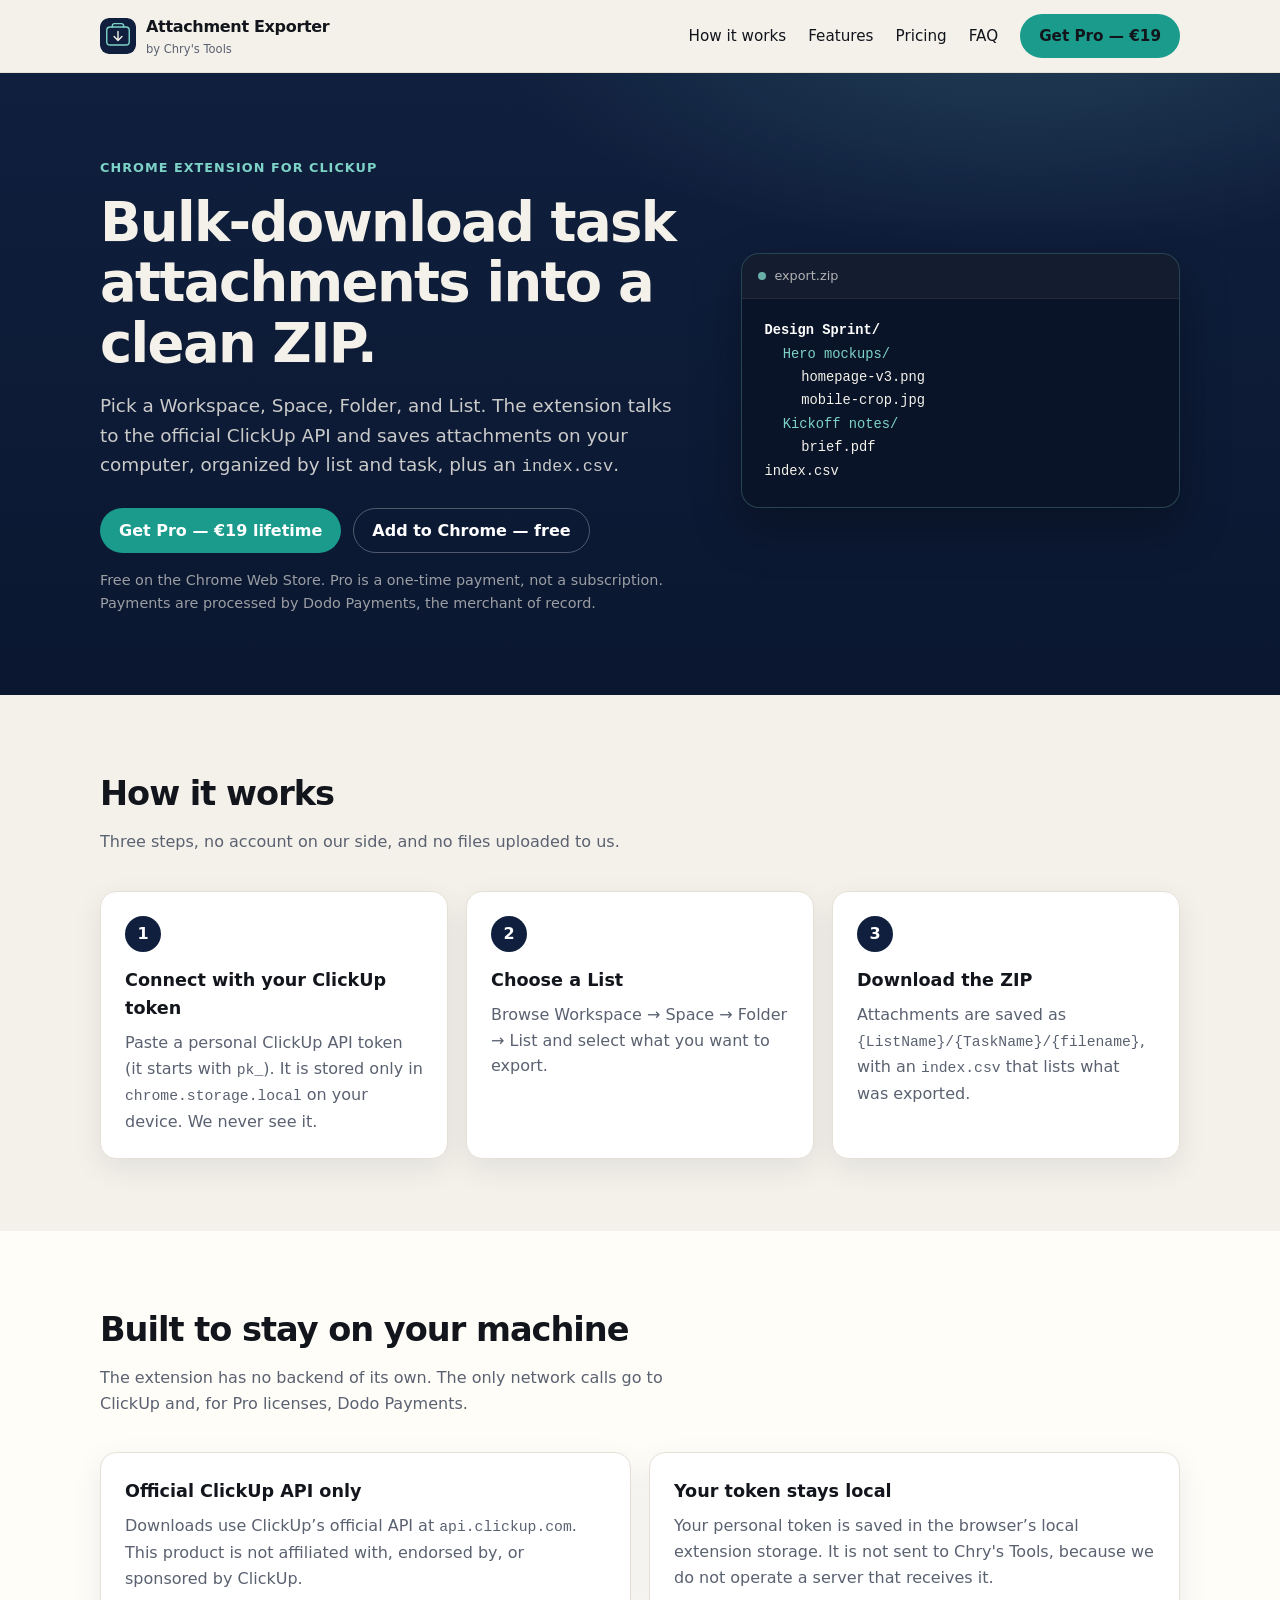
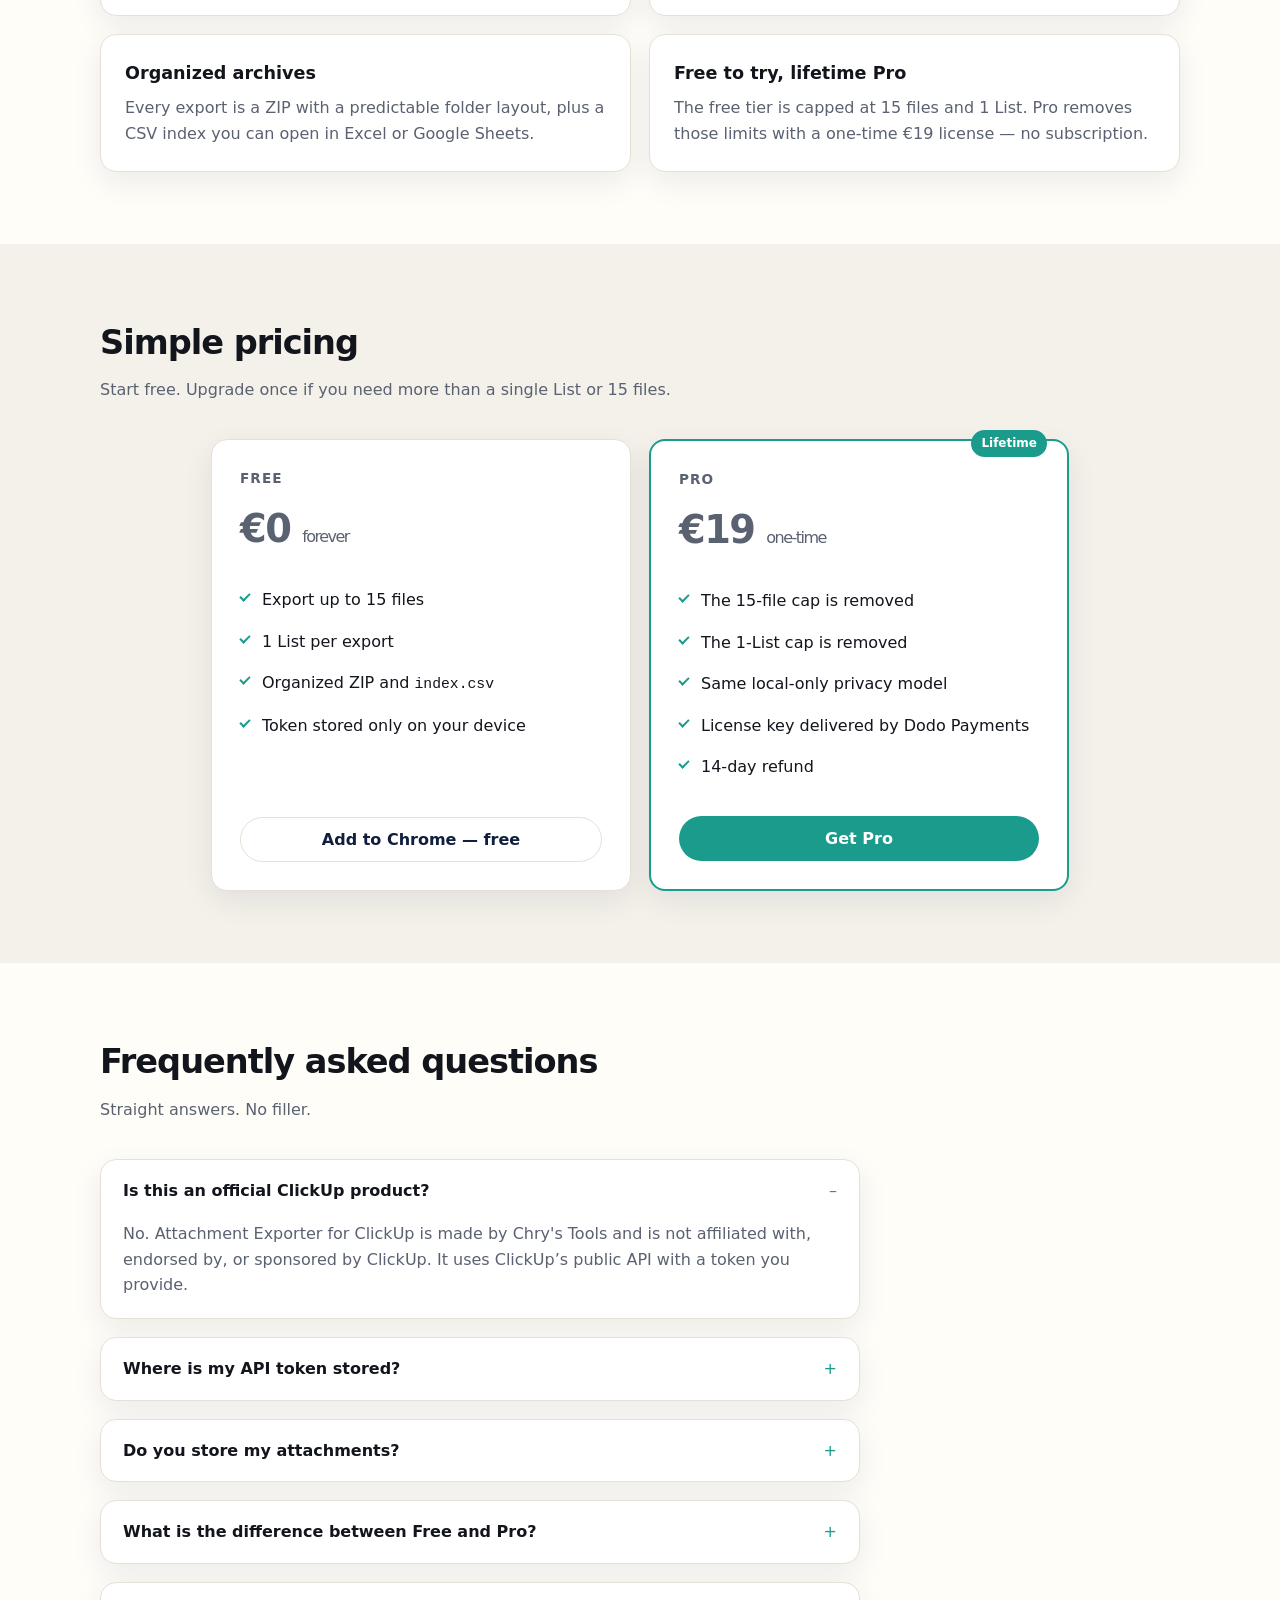
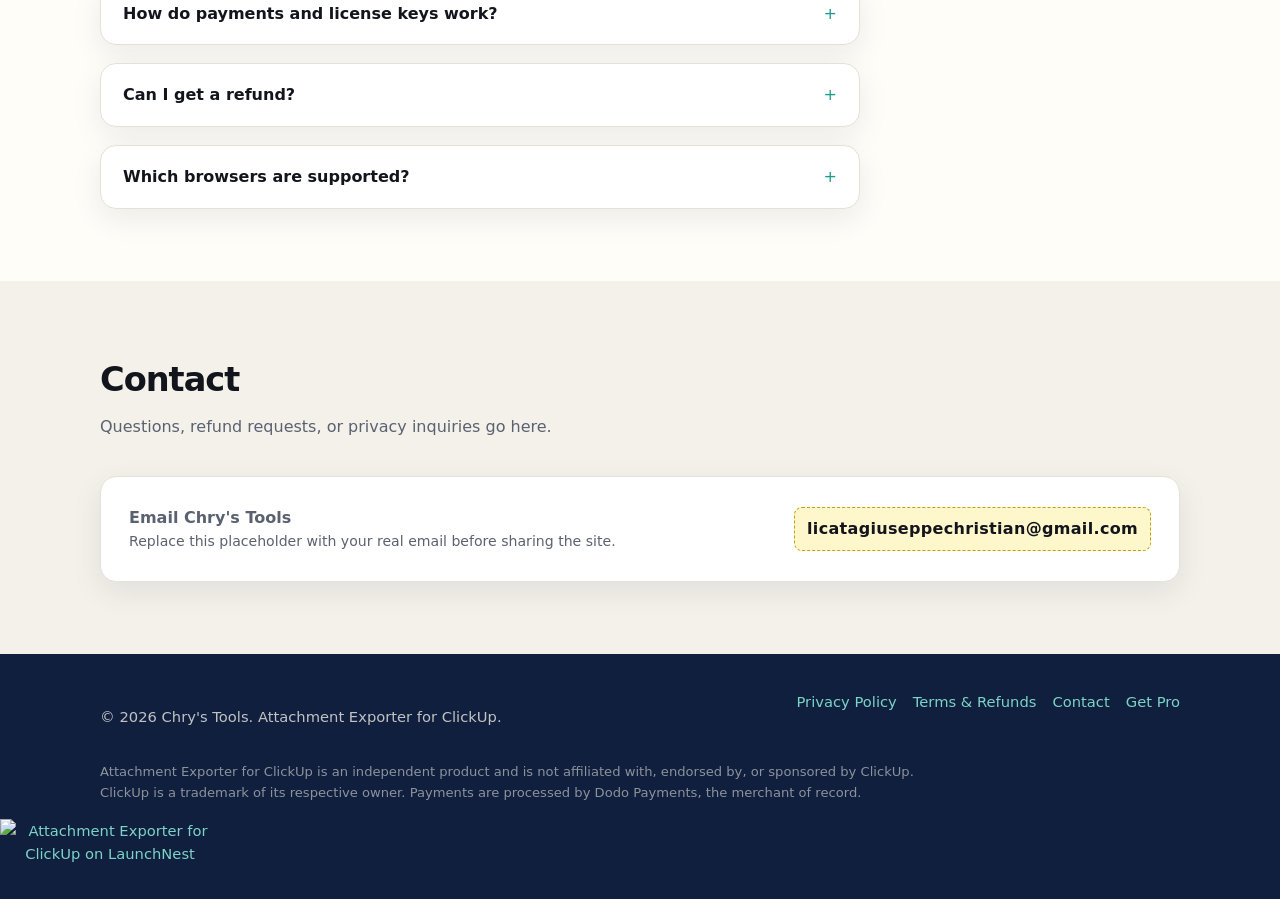
==== commit f02b3a49: "Add files via upload" ====
--- a/index.html
+++ b/index.html
@@ -213,6 +213,11 @@
       </div>
       <p class="disclaimer">Attachment Exporter for ClickUp is an independent product and is not affiliated with, endorsed by, or sponsored by ClickUp. ClickUp is a trademark of its respective owner. Payments are processed by Dodo Payments, the merchant of record.</p>
     </div>
+    <div style="text-align:center;margin-top:16px">
+      <a href="https://launchnest.io/p/attachment-exporter-for-clickup" target="_blank">
+        <img src="https://launchnest.io/badge/attachment-exporter-for-clickup.svg?variant=featured" alt="Attachment Exporter for ClickUp on LaunchNest" width="220" height="56" />
+      </a>
+    </div>
   </footer>
 </body>
 </html>
